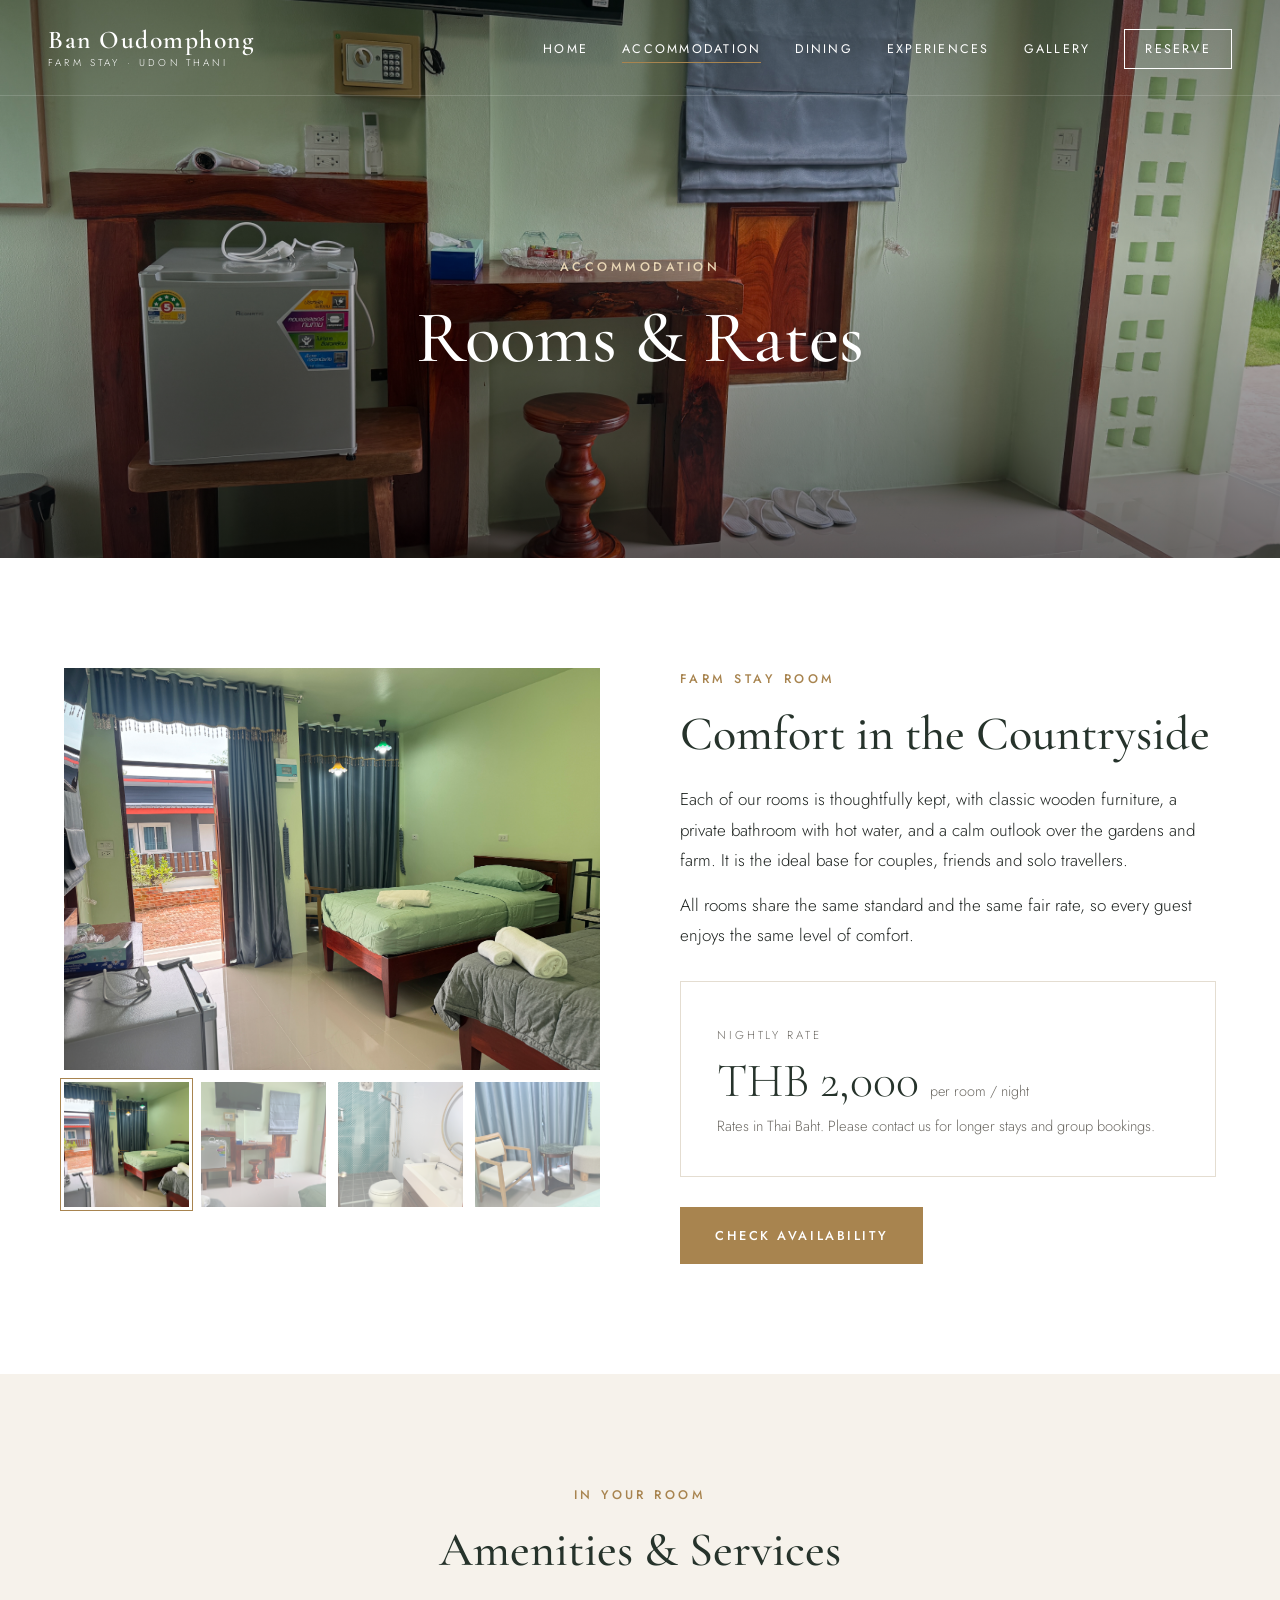
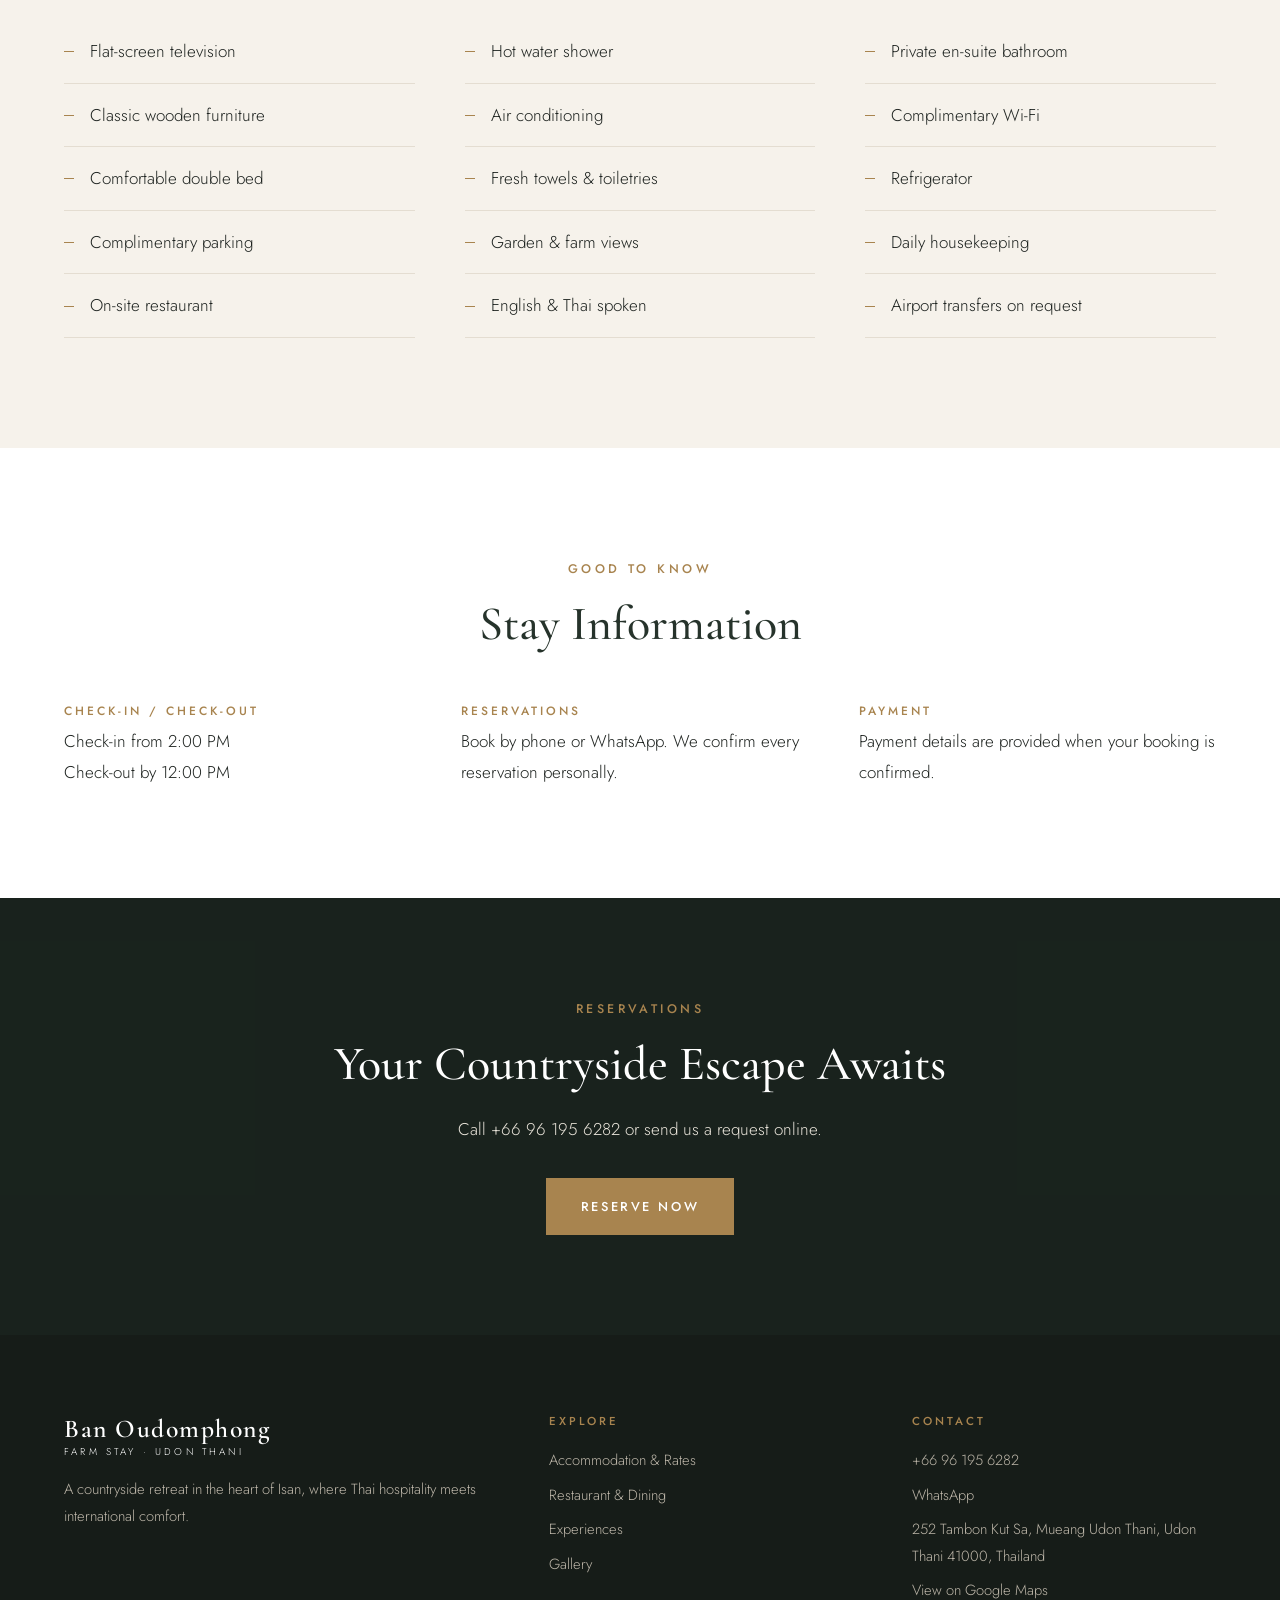
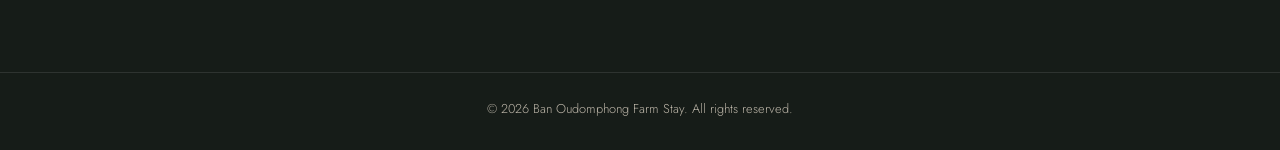
==== accommodation.html @ ab88c96e "Initial commit" ====
<!DOCTYPE html>
<html lang="en">
<head>
  <meta charset="UTF-8">
  <meta name="viewport" content="width=device-width, initial-scale=1.0">
  <title>Accommodation &amp; Rates | Ban Oudomphong Farm Stay</title>
  <meta name="description" content="Comfortable farm stay rooms near Udon Thani with TV, hot water, private bathroom and classic wooden furniture. THB 2,000 per night.">
  <link href="https://fonts.googleapis.com/css2?family=Cormorant+Garamond:ital,wght@0,500;0,600;1,500&family=Jost:wght@300;400;500&display=swap" rel="stylesheet">
  <link rel="stylesheet" href="style.css">
</head>
<body>

  <div id="site-header"></div>

  <section class="page-hero" style="background-image:url('rooms/IMG_9735.JPG')">
    <div class="hero-content">
      <span class="eyebrow">Accommodation</span>
      <h1>Rooms &amp; Rates</h1>
    </div>
  </section>

  <!-- ================= ROOM ================= -->
  <section class="section">
    <div class="container split" style="align-items:start">
      <div>
        <img id="roomMain" class="room-main zoom" src="rooms/IMG_9733.JPG" alt="Farm Stay Room">
        <div class="room-thumbs">
          <img src="rooms/IMG_9733.JPG" class="active" alt="Room">
          <img src="rooms/IMG_9735.JPG" alt="Room">
          <img src="rooms/IMG_9737.JPG" alt="Room">
          <img src="rooms/IMG_9738.JPG" alt="Bathroom">
        </div>
      </div>
      <div>
        <span class="eyebrow">Farm Stay Room</span>
        <h2>Comfort in the Countryside</h2>
        <p>Each of our rooms is thoughtfully kept, with classic wooden furniture, a private bathroom
           with hot water, and a calm outlook over the gardens and farm. It is the ideal base for
           couples, friends and solo travellers.</p>
        <p>All rooms share the same standard and the same fair rate, so every guest enjoys the same
           level of comfort.</p>

        <div class="rate-box">
          <span class="label">Nightly Rate</span>
          <div class="rate">THB 2,000 <small>per room / night</small></div>
          <p style="color:var(--muted); font-size:.92rem">Rates in Thai Baht. Please contact us for longer stays and group bookings.</p>
        </div>
        <a href="index.html#contact" class="btn">Check Availability</a>
      </div>
    </div>
  </section>

  <!-- ================= AMENITIES ================= -->
  <section class="section sand">
    <div class="container">
      <div class="narrow center">
        <span class="eyebrow">In Your Room</span>
        <h2>Amenities &amp; Services</h2>
      </div>
      <!-- Remove any line the room does NOT have -->
      <ul class="amenities">
        <li>Flat-screen television</li>
        <li>Hot water shower</li>
        <li>Private en-suite bathroom</li>
        <li>Classic wooden furniture</li>
        <li>Air conditioning</li>
        <li>Complimentary Wi-Fi</li>
        <li>Comfortable double bed</li>
        <li>Fresh towels &amp; toiletries</li>
        <li>Refrigerator</li>
        <li>Complimentary parking</li>
        <li>Garden &amp; farm views</li>
        <li>Daily housekeeping</li>
        <li>On-site restaurant</li>
        <li>English &amp; Thai spoken</li>
        <li>Airport transfers on request</li>
      </ul>
    </div>
  </section>

  <!-- ================= POLICIES ================= -->
  <section class="section">
    <div class="container">
      <div class="narrow center">
        <span class="eyebrow">Good to Know</span>
        <h2>Stay Information</h2>
      </div>
      <!-- Edit to match your policies -->
      <div class="policies">
        <div><h4>Check-in / Check-out</h4><p>Check-in from 2:00 PM<br>Check-out by 12:00 PM</p></div>
        <div><h4>Reservations</h4><p>Book by phone or WhatsApp. We confirm every reservation personally.</p></div>
        <div><h4>Payment</h4><p>Payment details are provided when your booking is confirmed.</p></div>
      </div>
    </div>
  </section>

  <section class="cta-band" style="background-image:url('nature/IMG_9752.JPG')">
    <span class="eyebrow">Reservations</span>
    <h2>Your Countryside Escape Awaits</h2>
    <p>Call +66 96 195 6282 or send us a request online.</p>
    <a href="index.html#contact" class="btn">Reserve Now</a>
  </section>

  <div id="site-footer"></div>
  <script src="script.js"></script>
</body>
</html>
---- style.css ----
/* =========================================================
   Ban Oudomphong Farm Stay: shared styles for all pages
   ========================================================= */
:root {
  --ink: #1f2421;
  --forest: #26332b;
  --sand: #f6f2eb;
  --stone: #e4ddd1;
  --gold: #a8844f;
  --gold-dark: #8a6a3b;
  --muted: #6d6a64;
  --white: #ffffff;
  --serif: 'Cormorant Garamond', Georgia, serif;
  --sans: 'Jost', 'Helvetica Neue', Arial, sans-serif;
}
* { margin: 0; padding: 0; box-sizing: border-box; }
html { scroll-behavior: smooth; }
body { font-family: var(--sans); font-weight: 300; color: var(--ink); line-height: 1.8; background: var(--white); font-size: 17px; }
img { display: block; max-width: 100%; background: var(--stone); }
a { color: inherit; text-decoration: none; }
h1, h2, h3, h4 { font-family: var(--serif); font-weight: 500; line-height: 1.2; color: var(--forest); }
h1 { font-size: clamp(2.6rem, 6vw, 4.6rem); }
h2 { font-size: clamp(2rem, 4vw, 3rem); margin-bottom: 20px; }
h3 { font-size: 1.7rem; margin-bottom: 12px; }
p + p { margin-top: 14px; }
strong { font-weight: 500; }

.container { max-width: 1200px; margin: 0 auto; padding: 0 24px; }
.narrow { max-width: 760px; margin: 0 auto; }
.section { padding: 110px 0; }
.sand { background: var(--sand); }
.dark { background: var(--forest); color: #e9e4da; }
.dark h2, .dark h3 { color: #fff; }
.center { text-align: center; }

/* Small uppercase label above headings */
.eyebrow {
  display: block; font-family: var(--sans); font-size: .78rem; font-weight: 500;
  letter-spacing: .28em; text-transform: uppercase; color: var(--gold); margin-bottom: 16px;
}
.divider { width: 60px; height: 1px; background: var(--gold); margin: 28px auto; border: 0; }
.lead { font-size: 1.15rem; color: var(--muted); }

/* ---------- Buttons ---------- */
.btn {
  display: inline-block; font-family: var(--sans); font-size: .8rem; font-weight: 500;
  letter-spacing: .2em; text-transform: uppercase; padding: 16px 34px;
  background: var(--gold); color: #fff; border: 1px solid var(--gold); cursor: pointer; transition: .3s;
}
.btn:hover { background: var(--gold-dark); border-color: var(--gold-dark); }
.btn-ghost { background: transparent; border-color: rgba(255,255,255,.8); }
.btn-ghost:hover { background: #fff; color: var(--forest); border-color: #fff; }
.btn-line { background: transparent; color: var(--forest); border-color: var(--forest); }
.btn-line:hover { background: var(--forest); color: #fff; }
.link-arrow {
  font-size: .78rem; font-weight: 500; letter-spacing: .2em; text-transform: uppercase;
  color: var(--gold); border-bottom: 1px solid var(--gold); padding-bottom: 4px;
}
.link-arrow:hover { color: var(--forest); border-color: var(--forest); }

/* ---------- Navbar ---------- */
.navbar {
  position: fixed; top: 0; left: 0; right: 0; z-index: 100;
  display: flex; justify-content: space-between; align-items: center;
  padding: 26px 48px; transition: .35s; border-bottom: 1px solid rgba(255,255,255,.15);
}
.navbar.scrolled { background: #fff; padding: 16px 48px; border-bottom-color: var(--stone); }
.logo { display: flex; flex-direction: column; line-height: 1.1; color: #fff; }
.logo strong { font-family: var(--serif); font-size: 1.6rem; font-weight: 600; letter-spacing: .06em; }
.logo small { font-size: .62rem; letter-spacing: .32em; text-transform: uppercase; margin-top: 4px; }
.navbar.scrolled .logo { color: var(--forest); }
.nav-links { display: flex; gap: 34px; list-style: none; align-items: center; }
.nav-links a {
  color: #fff; font-size: .78rem; font-weight: 400; letter-spacing: .18em; text-transform: uppercase;
  padding-bottom: 4px; border-bottom: 1px solid transparent; transition: .3s;
}
.nav-links a:hover, .nav-links a.active { border-bottom-color: var(--gold); }
.navbar.scrolled .nav-links a { color: var(--ink); }
.nav-links .nav-book { border: 1px solid #fff; padding: 10px 20px; }
.navbar.scrolled .nav-links .nav-book { background: var(--gold); border-color: var(--gold); color: #fff; }
.menu-toggle { display: none; background: none; border: 0; color: #fff; font-size: 1.6rem; cursor: pointer; }
.navbar.scrolled .menu-toggle { color: var(--ink); }

/* ---------- Heroes ---------- */
.hero, .page-hero {
  position: relative; display: flex; align-items: center; justify-content: center;
  text-align: center; color: #fff; background-color: var(--forest);
  background-size: cover; background-position: center;
}
.hero { min-height: 100vh; }
.page-hero { min-height: 62vh; padding-top: 80px; }
.hero::before, .page-hero::before {
  content: ""; position: absolute; inset: 0;
  background: linear-gradient(180deg, rgba(0,0,0,.45) 0%, rgba(0,0,0,.25) 45%, rgba(0,0,0,.55) 100%);
}
.hero-content { position: relative; max-width: 820px; padding: 0 24px; }
.hero h1, .page-hero h1 { color: #fff; }
.hero .eyebrow, .page-hero .eyebrow { color: #e8d6b5; }
.hero p { font-size: 1.2rem; margin: 22px auto 40px; max-width: 620px; color: #f1ece3; }
.hero-buttons { display: flex; gap: 16px; justify-content: center; flex-wrap: wrap; }
.scroll-cue {
  position: absolute; bottom: 32px; left: 50%; transform: translateX(-50%);
  font-size: .7rem; letter-spacing: .3em; text-transform: uppercase; color: #f1ece3;
}

/* ---------- Split layout (image + text) ---------- */
.split { display: grid; grid-template-columns: 1fr 1fr; gap: 80px; align-items: center; }
.split.reverse > :first-child { order: 2; }
.split-img img { width: 100%; height: auto; }
.split-img.tall img { aspect-ratio: 4 / 5; object-fit: cover; }

/* ---------- Pillars: local & international ---------- */
.pillars { display: grid; grid-template-columns: repeat(3, 1fr); gap: 50px; margin-top: 60px; }
.pillar { border-top: 1px solid var(--gold); padding-top: 28px; }
.pillar .num { font-family: var(--serif); font-size: 1rem; color: var(--gold); letter-spacing: .1em; }
.pillar h3 { margin-top: 8px; }
.pillar p { color: var(--muted); }
.dark .pillar p { color: #cfc8bb; }

/* ---------- Discover cards ---------- */
.discover { display: grid; grid-template-columns: repeat(3, 1fr); gap: 36px; margin-top: 60px; }
.discover-card img { width: 100%; aspect-ratio: 4 / 5; object-fit: cover; transition: .6s; }
.discover-card .img-wrap { overflow: hidden; }
.discover-card:hover img { transform: scale(1.04); }
.discover-card .body { padding: 28px 4px 0; }
.discover-card p { color: var(--muted); margin-bottom: 20px; }

/* ---------- Location ---------- */
.distances { display: grid; grid-template-columns: repeat(4, 1fr); border-top: 1px solid var(--stone); border-left: 1px solid var(--stone); margin: 50px 0; }
.distance { padding: 34px 26px; border-right: 1px solid var(--stone); border-bottom: 1px solid var(--stone); }
.distance .time { font-family: var(--serif); font-size: 2.2rem; color: var(--forest); line-height: 1; }
.distance .place { font-size: .92rem; color: var(--muted); margin-top: 10px; }
.map iframe { width: 100%; height: 420px; border: 0; filter: grayscale(.35); }

/* ---------- Reviews ---------- */
.rating { font-family: var(--serif); font-size: 1.3rem; color: var(--forest); }
.stars { color: var(--gold); letter-spacing: 4px; }
.reviews { display: grid; grid-template-columns: repeat(3, 1fr); gap: 36px; margin-top: 50px; }
.review { background: #fff; padding: 44px 36px; border: 1px solid var(--stone); display: flex; flex-direction: column; }
.review blockquote { font-family: var(--serif); font-size: 1.25rem; font-style: italic; line-height: 1.55; color: var(--ink); margin: 18px 0 26px; flex: 1; }
.review cite { font-style: normal; font-size: .8rem; letter-spacing: .18em; text-transform: uppercase; color: var(--forest); font-weight: 500; }
.review .src { font-size: .8rem; color: var(--muted); }

/* ---------- Booking / contact ---------- */
.contact-grid { display: grid; grid-template-columns: 1fr 1.2fr; gap: 80px; }
.contact-list { list-style: none; margin: 30px 0; }
.contact-list li { padding: 16px 0; border-bottom: 1px solid rgba(255,255,255,.15); }
.contact-list span { display: block; font-size: .72rem; letter-spacing: .25em; text-transform: uppercase; color: var(--gold); }
.contact-list a { font-family: var(--serif); font-size: 1.5rem; color: #fff; }
.form { display: grid; gap: 18px; }
.form .row { display: grid; grid-template-columns: 1fr 1fr; gap: 18px; }
.form label { font-size: .72rem; letter-spacing: .2em; text-transform: uppercase; color: #cfc8bb; }
.form input, .form select, .form textarea {
  width: 100%; margin-top: 8px; padding: 14px 0; font-family: var(--sans); font-size: 1rem; font-weight: 300;
  color: #fff; background: transparent; border: 0; border-bottom: 1px solid rgba(255,255,255,.35); outline: none;
}
.form input:focus, .form select:focus, .form textarea:focus { border-bottom-color: var(--gold); }
.form select option { color: var(--ink); }
.form input::placeholder, .form textarea::placeholder { color: rgba(255,255,255,.5); }
.form input[type="date"] { color-scheme: dark; }
.total { font-family: var(--serif); font-size: 1.3rem; color: #e8d6b5; min-height: 1.3em; }
.form-msg { color: #e8d6b5; }

/* ---------- Accommodation ---------- */
.room-main { width: 100%; aspect-ratio: 4 / 3; object-fit: cover; cursor: zoom-in; }
.room-thumbs { display: grid; grid-template-columns: repeat(4, 1fr); gap: 12px; margin-top: 12px; }
.room-thumbs img { width: 100%; aspect-ratio: 1; object-fit: cover; cursor: pointer; opacity: .55; transition: .3s; }
.room-thumbs img:hover, .room-thumbs img.active { opacity: 1; outline: 1px solid var(--gold); outline-offset: 3px; }
.rate-box { border: 1px solid var(--stone); padding: 36px; margin: 30px 0; background: #fff; }
.rate-box .label { font-size: .72rem; letter-spacing: .25em; text-transform: uppercase; color: var(--muted); }
.rate-box .rate { font-family: var(--serif); font-size: 3rem; color: var(--forest); line-height: 1.1; margin: 6px 0; }
.rate-box .rate small { font-family: var(--sans); font-size: .9rem; color: var(--muted); }
.amenities { list-style: none; display: grid; grid-template-columns: repeat(3, 1fr); gap: 0 50px; margin-top: 40px; }
.amenities li { padding: 16px 0 16px 26px; border-bottom: 1px solid var(--stone); position: relative; }
.amenities li::before { content: ""; position: absolute; left: 0; top: 50%; width: 10px; height: 1px; background: var(--gold); }
.policies { display: grid; grid-template-columns: repeat(3, 1fr); gap: 40px; margin-top: 50px; }
.policies h4 { font-family: var(--sans); font-size: .75rem; letter-spacing: .25em; text-transform: uppercase; color: var(--gold); font-weight: 500; margin-bottom: 8px; }

/* ---------- Dining ---------- */
/* Photos show in full (no cropping) */
.dishes { display: grid; grid-template-columns: repeat(3, 1fr); gap: 36px; margin-top: 60px; align-items: start; }
.dish img { width: 100%; height: auto; cursor: zoom-in; }
.dish figcaption { padding-top: 22px; }
.dish .thai { display: block; font-size: .75rem; letter-spacing: .2em; text-transform: uppercase; color: var(--gold); }
.dish h3 { margin: 6px 0 8px; }
.dish p { color: var(--muted); font-size: .95rem; }
.menu { display: grid; grid-template-columns: 1fr 1fr; gap: 60px 80px; margin-top: 60px; }
.menu-cat h3 { font-size: 1.5rem; padding-bottom: 14px; border-bottom: 1px solid var(--gold); margin-bottom: 8px; }
.menu-item { padding: 16px 0; border-bottom: 1px solid var(--stone); }
.menu-item h4 { font-size: 1.3rem; }
.menu-item h4 em { font-family: var(--sans); font-style: normal; font-size: .8rem; color: var(--gold); letter-spacing: .08em; margin-left: 6px; }
.menu-item p { font-size: .93rem; color: var(--muted); }
.menu-note { margin-top: 40px; font-size: .9rem; color: var(--muted); font-style: italic; }

/* ---------- Experiences ---------- */
/* Photos run the full width in a row; text sits below in two columns */
.exp { padding: 90px 0; border-bottom: 1px solid var(--stone); }
.exp:last-child { border-bottom: 0; }
.exp-photos { display: grid; grid-template-columns: 1fr 1fr; gap: 20px; align-items: start; margin-bottom: 50px; }
.exp-photos img { width: 100%; height: auto; cursor: zoom-in; }   /* full photo, no cropping */
.exp-text { display: grid; grid-template-columns: 1fr 1.3fr; column-gap: 80px; align-items: start; }
.exp-list { list-style: none; margin-top: 24px; }
.exp-list li { padding: 12px 0 12px 26px; border-bottom: 1px solid var(--stone); position: relative; }
.exp-list li::before { content: ""; position: absolute; left: 0; top: 50%; width: 10px; height: 1px; background: var(--gold); }
.nearby { display: grid; grid-template-columns: repeat(4, 1fr); gap: 36px; margin-top: 50px; }
.nearby h4 { font-size: 1.35rem; margin-bottom: 6px; }
.nearby p { font-size: .92rem; color: var(--muted); }
.nearby .time { font-size: .72rem; letter-spacing: .22em; text-transform: uppercase; color: var(--gold); }

/* ---------- Gallery (masonry: photos never cropped) ---------- */
.gallery { columns: 3; column-gap: 18px; margin-top: 50px; }
.gallery figure { break-inside: avoid; margin-bottom: 18px; }
.gallery img { width: 100%; height: auto; cursor: zoom-in; transition: opacity .3s; min-height: 220px; }
.gallery img:hover { opacity: .88; }
.gallery figcaption { font-size: .8rem; letter-spacing: .15em; text-transform: uppercase; color: var(--muted); padding-top: 10px; }

/* ---------- CTA band ---------- */
.cta-band { text-align: center; padding: 100px 24px; background: var(--forest) center/cover; position: relative; color: #fff; }
.cta-band::before { content: ""; position: absolute; inset: 0; background: rgba(20,28,23,.7); }
.cta-band > * { position: relative; }
.cta-band h2 { color: #fff; }
.cta-band p { color: #e9e4da; margin-bottom: 34px; }

/* ---------- Lightbox ---------- */
.lightbox { display: none; position: fixed; inset: 0; background: rgba(12,15,13,.94); z-index: 300; align-items: center; justify-content: center; }
.lightbox.show { display: flex; }
.lightbox img { max-width: 92%; max-height: 88vh; background: none; }
.lightbox .close { position: absolute; top: 20px; right: 34px; color: #fff; font-size: 2.6rem; font-weight: 200; cursor: pointer; }

/* ---------- Footer ---------- */
.footer { background: #161c18; color: #bdb6a9; padding: 80px 0 30px; font-size: .92rem; }
.footer-grid { display: grid; grid-template-columns: 1.4fr 1fr 1fr; gap: 60px; }
.footer .logo { color: #fff; margin-bottom: 18px; }
.footer h4 { font-family: var(--sans); font-size: .72rem; letter-spacing: .25em; text-transform: uppercase; color: var(--gold); font-weight: 500; margin-bottom: 18px; }
.footer ul { list-style: none; }
.footer li { margin-bottom: 8px; }
.footer a:hover { color: #fff; }
.footer-bottom { border-top: 1px solid rgba(255,255,255,.1); margin-top: 60px; padding-top: 24px; font-size: .8rem; text-align: center; }

/* ---------- Tablet ---------- */
@media (max-width: 1000px) {
  .split, .contact-grid { grid-template-columns: 1fr; gap: 50px; }
  .split.reverse > :first-child { order: 0; }
  .exp-text { grid-template-columns: 1fr; }
  .pillars, .discover, .reviews, .dishes, .policies { grid-template-columns: 1fr; }
  .distances, .nearby { grid-template-columns: repeat(2, 1fr); }
  .amenities { grid-template-columns: 1fr 1fr; }
  .menu { grid-template-columns: 1fr; }
  .gallery { columns: 2; }
  .footer-grid { grid-template-columns: 1fr; gap: 40px; }
}

/* ---------- Mobile ---------- */
@media (max-width: 860px) {
  .navbar, .navbar.scrolled { padding: 16px 20px; }
  .menu-toggle { display: block; }
  .nav-links {
    display: none; position: absolute; top: 100%; left: 0; right: 0;
    flex-direction: column; gap: 22px; background: #fff; padding: 30px 20px; border-bottom: 1px solid var(--stone);
  }
  .nav-links.open { display: flex; }
  .nav-links a { color: var(--ink); }
  .nav-links .nav-book { border-color: var(--gold); }
  .section { padding: 80px 0; }
  .exp { padding: 60px 0; }
}
@media (max-width: 560px) {
  body { font-size: 16px; }
  .distances, .nearby, .amenities, .form .row { grid-template-columns: 1fr; }
  .gallery { columns: 1; }
  .exp-photos { grid-template-columns: 1fr; }
}
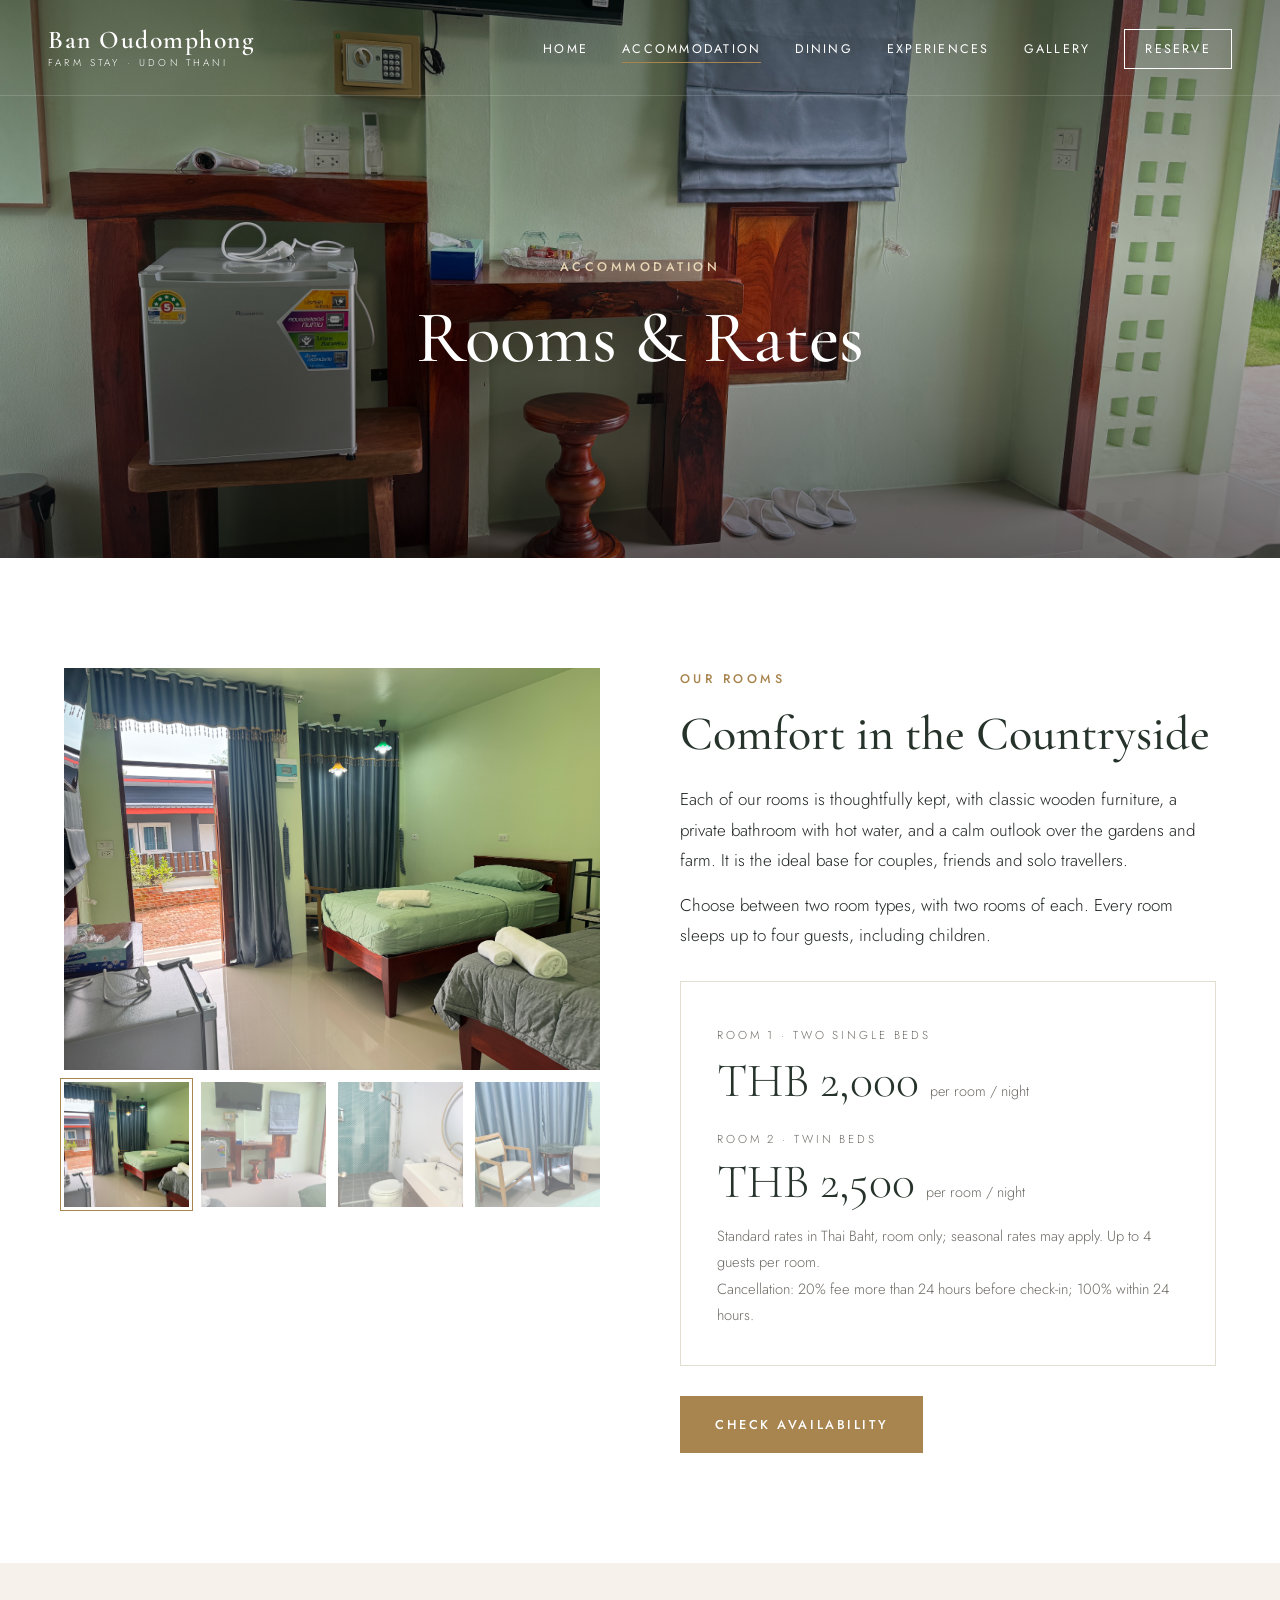
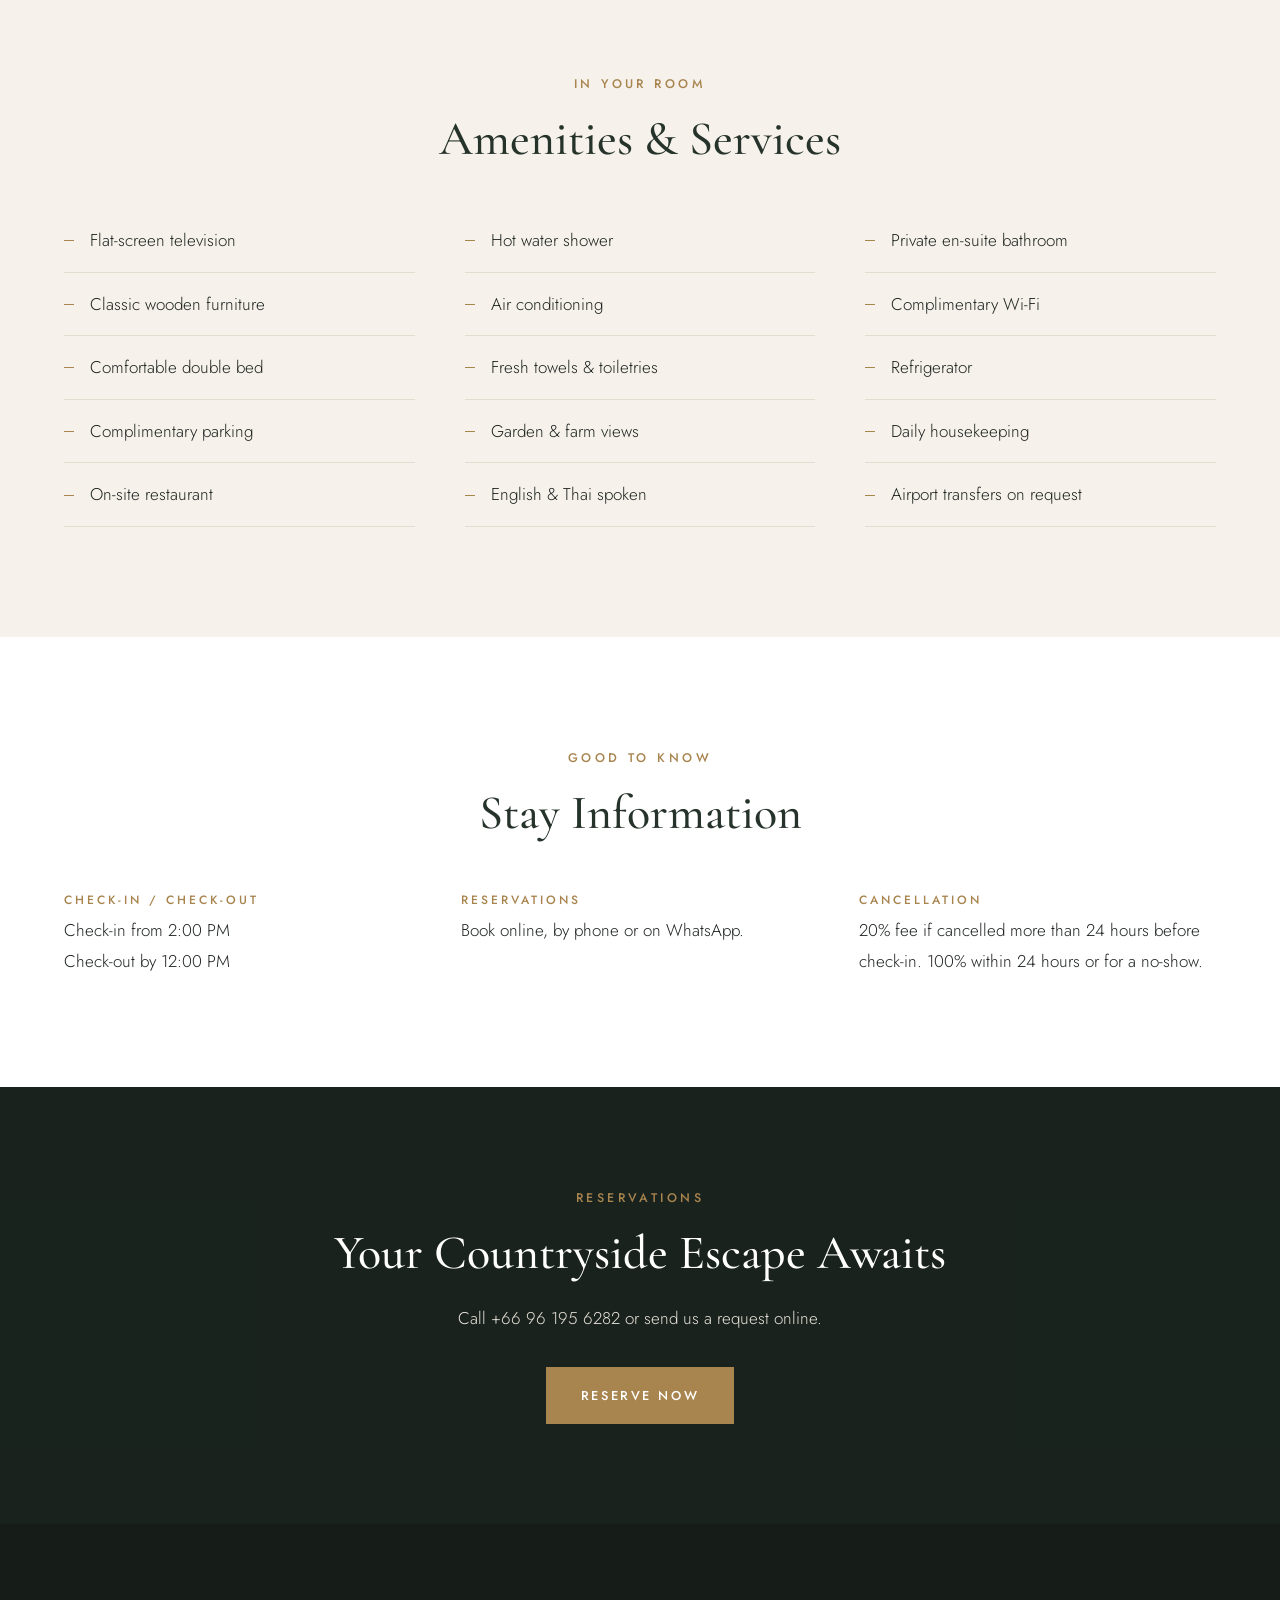
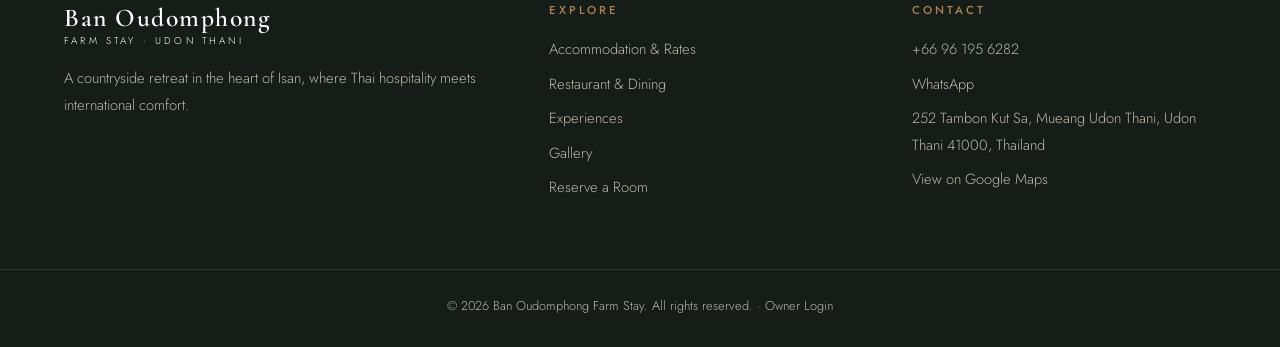
==== commit 48d5d9ca: "v4 Added admin Dynamic room rates" ====
--- a/accommodation.html
+++ b/accommodation.html
@@ -32,20 +32,24 @@
         </div>
       </div>
       <div>
-        <span class="eyebrow">Farm Stay Room</span>
+        <span class="eyebrow">Our Rooms</span>
         <h2>Comfort in the Countryside</h2>
         <p>Each of our rooms is thoughtfully kept, with classic wooden furniture, a private bathroom
            with hot water, and a calm outlook over the gardens and farm. It is the ideal base for
            couples, friends and solo travellers.</p>
-        <p>All rooms share the same standard and the same fair rate, so every guest enjoys the same
-           level of comfort.</p>
+        <p>Choose between two room types, with two rooms of each. Every room sleeps up to four
+           guests, including children.</p>
 
+        <!-- Rates are filled in automatically from the owner's admin page (data-rate) -->
         <div class="rate-box">
-          <span class="label">Nightly Rate</span>
-          <div class="rate">THB 2,000 <small>per room / night</small></div>
-          <p style="color:var(--muted); font-size:.92rem">Rates in Thai Baht. Please contact us for longer stays and group bookings.</p>
+          <span class="label">Room 1 · Two Single Beds</span>
+          <div class="rate"><span data-rate="single">THB 2,000</span> <small>per room / night</small></div>
+          <span class="label" style="display:block; margin-top:22px">Room 2 · Twin Beds</span>
+          <div class="rate"><span data-rate="twin">THB 2,500</span> <small>per room / night</small></div>
+          <p style="color:var(--muted); font-size:.92rem; margin-top:14px">Standard rates in Thai Baht, room only; seasonal rates may apply. Up to 4 guests per room.<br>
+             Cancellation: 20% fee more than 24 hours before check-in; 100% within 24 hours.</p>
         </div>
-        <a href="index.html#contact" class="btn">Check Availability</a>
+        <a href="book.html" class="btn">Check Availability</a>
       </div>
     </div>
   </section>
@@ -88,8 +92,8 @@
       <!-- Edit to match your policies -->
       <div class="policies">
         <div><h4>Check-in / Check-out</h4><p>Check-in from 2:00 PM<br>Check-out by 12:00 PM</p></div>
-        <div><h4>Reservations</h4><p>Book by phone or WhatsApp. We confirm every reservation personally.</p></div>
-        <div><h4>Payment</h4><p>Payment details are provided when your booking is confirmed.</p></div>
+        <div><h4>Reservations</h4><p>Book online, by phone or on WhatsApp.</p></div>
+        <div><h4>Cancellation</h4><p>20% fee if cancelled more than 24 hours before check-in. 100% within 24 hours or for a no-show.</p></div>
       </div>
     </div>
   </section>
@@ -98,10 +102,11 @@
     <span class="eyebrow">Reservations</span>
     <h2>Your Countryside Escape Awaits</h2>
     <p>Call +66 96 195 6282 or send us a request online.</p>
-    <a href="index.html#contact" class="btn">Reserve Now</a>
+    <a href="book.html" class="btn">Reserve Now</a>
   </section>
 
   <div id="site-footer"></div>
+  <script src="store.js"></script>
   <script src="script.js"></script>
 </body>
 </html>
--- a/style.css
+++ b/style.css
@@ -269,4 +269,280 @@
   .distances, .nearby, .amenities, .form .row { grid-template-columns: 1fr; }
   .gallery { columns: 1; }
   .exp-photos { grid-template-columns: 1fr; }
-}+}
+
+/* =========================================================
+   BOOKING PAGE (book.html)
+   ========================================================= */
+.solid-nav .navbar { background: #fff; }
+.booking-page { padding: 140px 0 100px; background: var(--sand); min-height: 80vh; }
+.step-title { font-size: clamp(2rem, 4vw, 2.8rem); margin-bottom: 24px; }
+.muted { color: var(--muted); }
+.error { color: #a23b2a; font-size: .95rem; min-height: 1em; }
+.success { color: #2f6b3e; font-size: .95rem; }
+.note { color: var(--muted); font-size: .9rem; margin-top: 14px; }
+.btn-wide { width: 100%; }
+.btn-sm { padding: 10px 18px; font-size: .72rem; }
+
+.stepper { list-style: none; display: grid; grid-template-columns: repeat(4, 1fr); margin-bottom: 50px; counter-reset: s; }
+.stepper li {
+  counter-increment: s; font-size: .72rem; letter-spacing: .18em; text-transform: uppercase; color: var(--muted);
+  padding-top: 14px; border-top: 2px solid var(--stone);
+}
+.stepper li::before { content: counter(s, decimal-leading-zero) "  "; color: var(--gold); }
+.stepper li.active { color: var(--forest); border-top-color: var(--gold); font-weight: 500; }
+.stepper li.done { border-top-color: var(--forest); }
+
+.search-panel {
+  display: grid; grid-template-columns: 1.2fr 1.2fr .8fr .8fr .8fr auto; gap: 18px; align-items: end;
+  background: #fff; padding: 30px; border: 1px solid var(--stone);
+}
+.search-panel label, .fields label, .admin-form label, .auth-form label {
+  font-size: .72rem; letter-spacing: .18em; text-transform: uppercase; color: var(--muted); display: block;
+}
+.search-panel input, .search-panel select, .fields input, .fields select, .fields textarea,
+.admin-form input, .admin-form select, .admin-form textarea, .auth-form input, .filters input, .filters select {
+  width: 100%; margin-top: 8px; padding: 12px 14px; font-family: var(--sans); font-size: 1rem; font-weight: 300;
+  color: var(--ink); background: #fff; border: 1px solid var(--stone); outline: none; border-radius: 0;
+}
+.search-panel input:focus, .fields input:focus, .fields select:focus, .fields textarea:focus,
+.admin-form input:focus, .admin-form select:focus, .auth-form input:focus { border-color: var(--gold); }
+
+.step-head { display: flex; justify-content: space-between; align-items: flex-end; gap: 20px; flex-wrap: wrap; }
+.stay-line { font-family: var(--serif); font-size: 1.3rem; color: var(--forest); margin-bottom: 30px; }
+
+.room-options { display: grid; gap: 24px; }
+.room-option {
+  display: grid; grid-template-columns: 320px 1fr 230px; background: #fff; border: 1px solid var(--stone); transition: .3s;
+}
+.room-option.selected { border-color: var(--gold); box-shadow: 0 0 0 1px var(--gold); }
+.room-option.sold-out { opacity: .55; }
+.room-option img { width: 100%; height: 100%; min-height: 220px; object-fit: cover; cursor: zoom-in; }
+.room-option-body { padding: 28px 30px; }
+.room-option-body h3 { margin-bottom: 4px; }
+.features { list-style: none; margin-top: 16px; display: grid; grid-template-columns: 1fr 1fr; gap: 4px 20px; font-size: .92rem; }
+.features li::before { content: "— "; color: var(--gold); }
+.room-option-price { padding: 28px; border-left: 1px solid var(--stone); display: flex; flex-direction: column; gap: 4px; }
+.room-option-price .label { font-size: .7rem; letter-spacing: .2em; text-transform: uppercase; color: var(--gold); }
+.room-option-price .rate { font-family: var(--serif); font-size: 2rem; color: var(--forest); line-height: 1.1; }
+.room-option-price .muted { font-size: .85rem; }
+.qty { display: flex; align-items: center; border: 1px solid var(--forest); margin-top: auto; width: fit-content; }
+.qty button { width: 42px; height: 42px; border: 0; background: none; font-size: 1.3rem; cursor: pointer; color: var(--forest); }
+.qty button:hover { background: var(--forest); color: #fff; }
+.qty span { min-width: 40px; text-align: center; font-weight: 500; }
+
+.policy-box { margin-top: 30px; padding: 26px 30px; background: #fff; border-left: 3px solid var(--gold); }
+.policy-box h4 { font-family: var(--sans); font-size: .75rem; letter-spacing: .22em; text-transform: uppercase; color: var(--gold); font-weight: 500; margin-bottom: 8px; }
+.policy-box ul { margin: 8px 0 0 18px; }
+.select-bar {
+  position: sticky; bottom: 0; margin-top: 30px; background: var(--forest); color: #fff;
+  display: flex; justify-content: space-between; align-items: center; gap: 16px; padding: 18px 26px; flex-wrap: wrap;
+}
+.select-bar .btn:disabled { opacity: .4; cursor: not-allowed; }
+
+.review-grid { display: grid; grid-template-columns: 1.5fr 1fr; gap: 36px; align-items: start; }
+.panel { background: #fff; border: 1px solid var(--stone); padding: 32px; margin-bottom: 24px; }
+.panel h3 { font-size: 1.6rem; margin-bottom: 18px; }
+.fields { display: grid; grid-template-columns: 1fr 1fr; gap: 18px; }
+.fields .full, .admin-form .full { grid-column: 1 / -1; }
+.demo-banner { background: #fbf3e2; border: 1px dashed var(--gold); padding: 12px 16px; font-size: .9rem; margin-bottom: 20px; color: var(--gold-dark); }
+.agree { display: flex; gap: 12px; align-items: flex-start; font-size: .92rem; margin: 6px 0 14px; }
+.agree input { margin-top: 6px; accent-color: var(--gold); }
+
+.summary { background: #fff; border: 1px solid var(--stone); padding: 32px; position: sticky; top: 110px; }
+.summary h3 { font-size: 1.6rem; margin-bottom: 14px; }
+.summary h4 { font-family: var(--sans); font-size: .72rem; letter-spacing: .22em; text-transform: uppercase; color: var(--gold); font-weight: 500; margin: 24px 0 10px; }
+.sum-list { display: grid; grid-template-columns: auto 1fr; gap: 8px 20px; font-size: .95rem; }
+.sum-list dt { color: var(--muted); }
+.sum-list dd small { display: block; color: var(--muted); font-size: .8rem; }
+.sum-room { display: grid; grid-template-columns: 1fr auto; gap: 2px 12px; padding: 10px 0; border-bottom: 1px solid var(--stone); font-size: .92rem; }
+.sum-room span:not(.amt) { color: var(--muted); grid-column: 1; }
+.sum-room .amt { grid-column: 2; grid-row: 1 / 3; align-self: center; }
+.sum-row { display: flex; justify-content: space-between; padding: 6px 0; font-size: .95rem; }
+.sum-row.total { border-top: 1px solid var(--forest); margin-top: 8px; padding-top: 14px; font-family: var(--serif); font-size: 1.5rem; color: var(--forest); }
+.sum-policy { font-size: .82rem; color: var(--muted); margin-top: 14px; }
+
+.confirm-head { text-align: center; margin-bottom: 40px; }
+.tick { width: 70px; height: 70px; border-radius: 50%; border: 1px solid var(--gold); color: var(--gold); font-size: 2rem; display: grid; place-items: center; margin: 0 auto 20px; }
+.ref { font-size: 1.1rem; margin-top: 10px; }
+.ref strong { letter-spacing: .1em; color: var(--forest); }
+.confirm-actions { display: flex; gap: 12px; flex-wrap: wrap; margin-top: 10px; }
+
+/* =========================================================
+   LOGIN PAGE (login.html)
+   ========================================================= */
+.auth-page { min-height: 100vh; display: grid; place-items: center; background: var(--forest); padding: 24px; }
+.auth-card { width: 100%; max-width: 440px; background: #fff; padding: 46px 40px; }
+.auth-logo { display: flex; flex-direction: column; line-height: 1.1; color: var(--forest); text-align: center; margin-bottom: 30px; }
+.auth-logo strong { font-family: var(--serif); font-size: 1.7rem; font-weight: 600; }
+.auth-logo small { font-size: .62rem; letter-spacing: .32em; text-transform: uppercase; color: var(--gold); margin-top: 6px; }
+.auth-form { display: grid; gap: 18px; }
+.auth-form h1 { font-size: 2rem; text-align: center; }
+.link-btn { background: none; border: 0; color: var(--gold); cursor: pointer; font-family: var(--sans); font-size: .9rem; text-decoration: underline; }
+.tabs { display: grid; grid-template-columns: 1fr 1fr; border: 1px solid var(--stone); }
+.tab { background: none; border: 0; padding: 12px 8px; font-family: var(--sans); font-size: .82rem; cursor: pointer; color: var(--muted); }
+.tab.active { background: var(--forest); color: #fff; }
+
+/* =========================================================
+   ADMIN DASHBOARD (admin.html)
+   ========================================================= */
+.admin-page { background: var(--sand); }
+.admin-top {
+  display: flex; align-items: center; gap: 30px; padding: 16px 32px; background: #fff;
+  border-bottom: 1px solid var(--stone); position: sticky; top: 0; z-index: 50; flex-wrap: wrap;
+}
+.admin-top .auth-logo { margin: 0; text-align: left; }
+.admin-tabs { display: flex; gap: 4px; flex: 1; flex-wrap: wrap; }
+.admin-tabs button {
+  background: none; border: 0; padding: 10px 14px; font-family: var(--sans); font-size: .78rem;
+  letter-spacing: .14em; text-transform: uppercase; color: var(--muted); cursor: pointer; border-bottom: 2px solid transparent;
+}
+.admin-tabs button.active { color: var(--forest); border-bottom-color: var(--gold); }
+.admin-main { max-width: 1300px; margin: 0 auto; padding: 30px 32px 80px; }
+.admin-main h2 { font-size: 2.2rem; margin-bottom: 20px; }
+.admin-main h3 { font-size: 1.4rem; margin: 36px 0 14px; }
+.admin-warning { background: #fbf3e2; border: 1px dashed var(--gold); color: var(--gold-dark); padding: 10px 16px; font-size: .85rem; margin-bottom: 26px; }
+.kpis { display: grid; grid-template-columns: repeat(6, 1fr); gap: 16px; }
+.kpi { background: #fff; border: 1px solid var(--stone); padding: 20px; }
+.kpi span { display: block; font-size: .68rem; letter-spacing: .16em; text-transform: uppercase; color: var(--muted); }
+.kpi strong { font-family: var(--serif); font-size: 1.9rem; font-weight: 500; color: var(--forest); }
+.avail-wrap, .table-wrap { overflow-x: auto; background: #fff; border: 1px solid var(--stone); }
+.avail { border-collapse: collapse; width: 100%; font-size: .85rem; }
+.avail th, .avail td { padding: 10px 8px; text-align: center; border: 1px solid var(--stone); white-space: nowrap; }
+.avail td:first-child { text-align: left; font-weight: 500; }
+.avail td.free { background: #eef5ee; color: #2f6b3e; }
+.avail td.part { background: #fbf3e2; color: var(--gold-dark); }
+.avail td.full { background: #f6e3df; color: #a23b2a; }
+.admin-cols { display: grid; grid-template-columns: 1fr 1fr; gap: 40px; }
+.list-row { background: #fff; border: 1px solid var(--stone); padding: 12px 16px; margin-bottom: 8px; font-size: .92rem; }
+.list-row a, table.data a { color: var(--gold-dark); text-decoration: underline; }
+.bar-row { display: grid; grid-template-columns: 130px 1fr 30px; gap: 12px; align-items: center; margin-bottom: 8px; font-size: .92rem; }
+.bar { height: 10px; background: var(--stone); }
+.bar i { display: block; height: 100%; background: var(--gold); }
+.panel-head { display: flex; justify-content: space-between; align-items: center; gap: 20px; flex-wrap: wrap; margin-bottom: 16px; }
+.panel-head h2 { margin: 0; }
+.filters { display: flex; gap: 10px; align-items: center; flex-wrap: wrap; }
+.filters input, .filters select { margin: 0; width: auto; min-width: 200px; }
+table.data { border-collapse: collapse; width: 100%; font-size: .88rem; }
+table.data th { text-align: left; font-size: .68rem; letter-spacing: .14em; text-transform: uppercase; color: var(--muted); font-weight: 500; padding: 12px; border-bottom: 1px solid var(--stone); white-space: nowrap; }
+table.data td { padding: 12px; border-bottom: 1px solid var(--stone); vertical-align: top; }
+table.data td small { display: block; color: var(--muted); font-size: .8rem; }
+table.data tr.cancelled td { color: var(--muted); }
+.status { display: inline-block; font-size: .68rem; letter-spacing: .12em; text-transform: uppercase; padding: 3px 8px; font-family: var(--sans); vertical-align: middle; }
+.status.confirmed { background: #eef5ee; color: #2f6b3e; }
+.status.cancelled { background: #f6e3df; color: #a23b2a; }
+.actions { white-space: nowrap; }
+.actions button { background: none; border: 1px solid var(--stone); padding: 6px 10px; font-family: var(--sans); font-size: .78rem; cursor: pointer; margin-right: 4px; }
+.actions button:hover { border-color: var(--forest); }
+.danger { color: #a23b2a !important; }
+.admin-form { display: grid; grid-template-columns: repeat(2, 1fr); gap: 18px; background: #fff; border: 1px solid var(--stone); padding: 30px; max-width: 900px; }
+.narrow-form { max-width: 480px; grid-template-columns: 1fr; }
+.modal { position: fixed; inset: 0; background: rgba(12,15,13,.6); display: grid; place-items: center; z-index: 400; padding: 20px; }
+.modal[hidden] { display: none; }
+.modal-card { background: #fff; max-width: 640px; width: 100%; max-height: 90vh; overflow-y: auto; padding: 36px; position: relative; }
+.modal-close { position: absolute; top: 12px; right: 18px; background: none; border: 0; font-size: 2rem; cursor: pointer; color: var(--muted); }
+
+/* ---------- Booking / admin responsive ---------- */
+@media (max-width: 1000px) {
+  .search-panel { grid-template-columns: 1fr 1fr; }
+  .search-panel .btn { grid-column: 1 / -1; }
+  .room-option { grid-template-columns: 1fr; }
+  .room-option img { height: 240px; }
+  .room-option-price { border-left: 0; border-top: 1px solid var(--stone); }
+  .review-grid, .admin-cols { grid-template-columns: 1fr; }
+  .summary { position: static; }
+  .kpis { grid-template-columns: repeat(2, 1fr); }
+}
+@media (max-width: 560px) {
+  .stepper li { font-size: 0; }
+  .stepper li::before { font-size: .8rem; }
+  .fields, .features, .admin-form, .search-panel { grid-template-columns: 1fr; }
+  .admin-main { padding: 20px 16px 60px; }
+  .admin-top { padding: 14px 16px; }
+}
+@media print {
+  .navbar, .footer, .stepper, .confirm-actions, .select-bar { display: none !important; }
+  .booking-page { padding: 0; background: #fff; }
+}
+
+/* =========================================================
+   ADMIN THEME: navy & blue so the owner area looks
+   clearly different from the guest website
+   ========================================================= */
+.admin-theme {
+  --forest: #1c2b3d;
+  --gold: #2f7fb8;
+  --gold-dark: #23628f;
+  --sand: #eef2f7;
+  --stone: #d4dce6;
+  --muted: #5d6a79;
+}
+.admin-theme.admin-page { background: var(--sand); }
+.admin-theme .admin-top { background: var(--forest); border-bottom: 3px solid var(--gold); }
+.admin-theme .admin-top .auth-logo { color: #fff; }
+.admin-theme .admin-top .auth-logo small { color: #8cc3ea; }
+.admin-theme .admin-tabs button { color: #b9c6d6; }
+.admin-theme .admin-tabs button.active { color: #fff; border-bottom-color: #5fb0e8; }
+.admin-theme .admin-tabs button:hover { color: #fff; }
+.admin-badge {
+  background: #f2b632; color: #1c2b3d; font-size: .66rem; font-weight: 500; letter-spacing: .2em;
+  text-transform: uppercase; padding: 5px 10px;
+}
+.admin-theme .admin-warning { background: #fff7e0; border-color: #e0b84f; color: #7a5a12; }
+.admin-theme .kpi { border-top: 3px solid var(--gold); }
+.admin-theme .btn-ghost { border-color: rgba(255,255,255,.6); color: #fff; }
+.admin-theme .btn-ghost:hover { background: #fff; color: var(--forest); }
+
+/* Owner Login link in the website menu */
+.nav-links .nav-owner { opacity: .75; }
+
+/* Booking status colours */
+.status.pending { background: #fff3cd; color: #8a6100; }
+.actions button.ok, .mini.ok { color: #2f6b3e; border-color: #9cc9a8; }
+.mini { background: #fff; border: 1px solid var(--stone); padding: 4px 10px; font-family: var(--sans); font-size: .78rem; cursor: pointer; margin-left: 6px; }
+.row-actions { display: inline-flex; align-items: center; gap: 4px; margin-left: 8px; }
+.row-actions a { margin-left: 6px; }
+
+/* ---------- Monthly availability calendars ---------- */
+.cal-head { display: flex; align-items: center; justify-content: space-between; gap: 16px; flex-wrap: wrap; margin-top: 36px; }
+.cal-head h3 { margin: 0; }
+.cal-nav { display: flex; gap: 8px; align-items: center; }
+.cal-nav select { padding: 9px 12px; font-family: var(--sans); font-size: .95rem; border: 1px solid var(--stone); background: #fff; }
+.cal-nav .btn:disabled { opacity: .35; cursor: not-allowed; }
+.cal-legend { display: flex; gap: 18px; font-size: .85rem; color: var(--muted); }
+.cal-legend i { display: inline-block; width: 14px; height: 14px; margin-right: 6px; vertical-align: -2px; }
+.cal-legend i.free, .cal-day.free { background: #d9f0dd; }
+.cal-legend i.part, .cal-day.part { background: #fff1b8; }
+.cal-legend i.full, .cal-day.full { background: #f6c9c3; }
+.cal-grid { display: grid; grid-template-columns: 1fr 1fr; gap: 24px; margin-top: 18px; }
+.cal { background: #fff; border: 1px solid var(--stone); padding: 20px; }
+.cal h4 { font-size: 1.3rem; margin-bottom: 14px; }
+.cal-week, .cal-days { display: grid; grid-template-columns: repeat(7, 1fr); gap: 4px; }
+.cal-week span { font-size: .7rem; letter-spacing: .1em; text-transform: uppercase; color: var(--muted); text-align: center; padding-bottom: 6px; }
+.cal-day {
+  border: 0; min-height: 58px; padding: 6px; display: flex; flex-direction: column; justify-content: space-between;
+  font-family: var(--sans); cursor: pointer; text-align: left; transition: outline .1s;
+}
+.cal-day:hover { outline: 2px solid var(--gold); }
+.cal-day .d { font-weight: 500; font-size: .95rem; color: var(--ink); }
+.cal-day .f { font-size: .75rem; color: #3d4a57; align-self: flex-end; }
+.cal-day.full .f { color: #9a2b1d; font-weight: 500; }
+.cal-day.past { background: #f1f3f6; opacity: .55; }
+.cal-day.empty { background: transparent; cursor: default; }
+.day-detail { background: #fff; border: 1px solid var(--stone); border-left: 3px solid var(--gold); padding: 16px 20px; margin-top: 18px; font-size: .92rem; }
+.day-detail .list-row { margin: 8px 0 0; }
+.period-form { grid-template-columns: repeat(4, 1fr); max-width: none; }
+@media (max-width: 1000px) {
+  .cal-grid { grid-template-columns: 1fr; }
+  .period-form { grid-template-columns: 1fr 1fr; }
+}
+@media (max-width: 560px) {
+  .cal-day { min-height: 46px; padding: 4px; }
+  .period-form { grid-template-columns: 1fr; }
+}
+.admin-theme .admin-tabs { gap: 0; }
+.admin-theme .admin-tabs button { padding: 10px 11px; letter-spacing: .1em; font-size: .74rem; }
+
+/* Anything marked "hidden" must stay hidden, even if another rule sets display */
+[hidden] { display: none !important; }
+.link-btn.center { display: block; text-align: center; }
